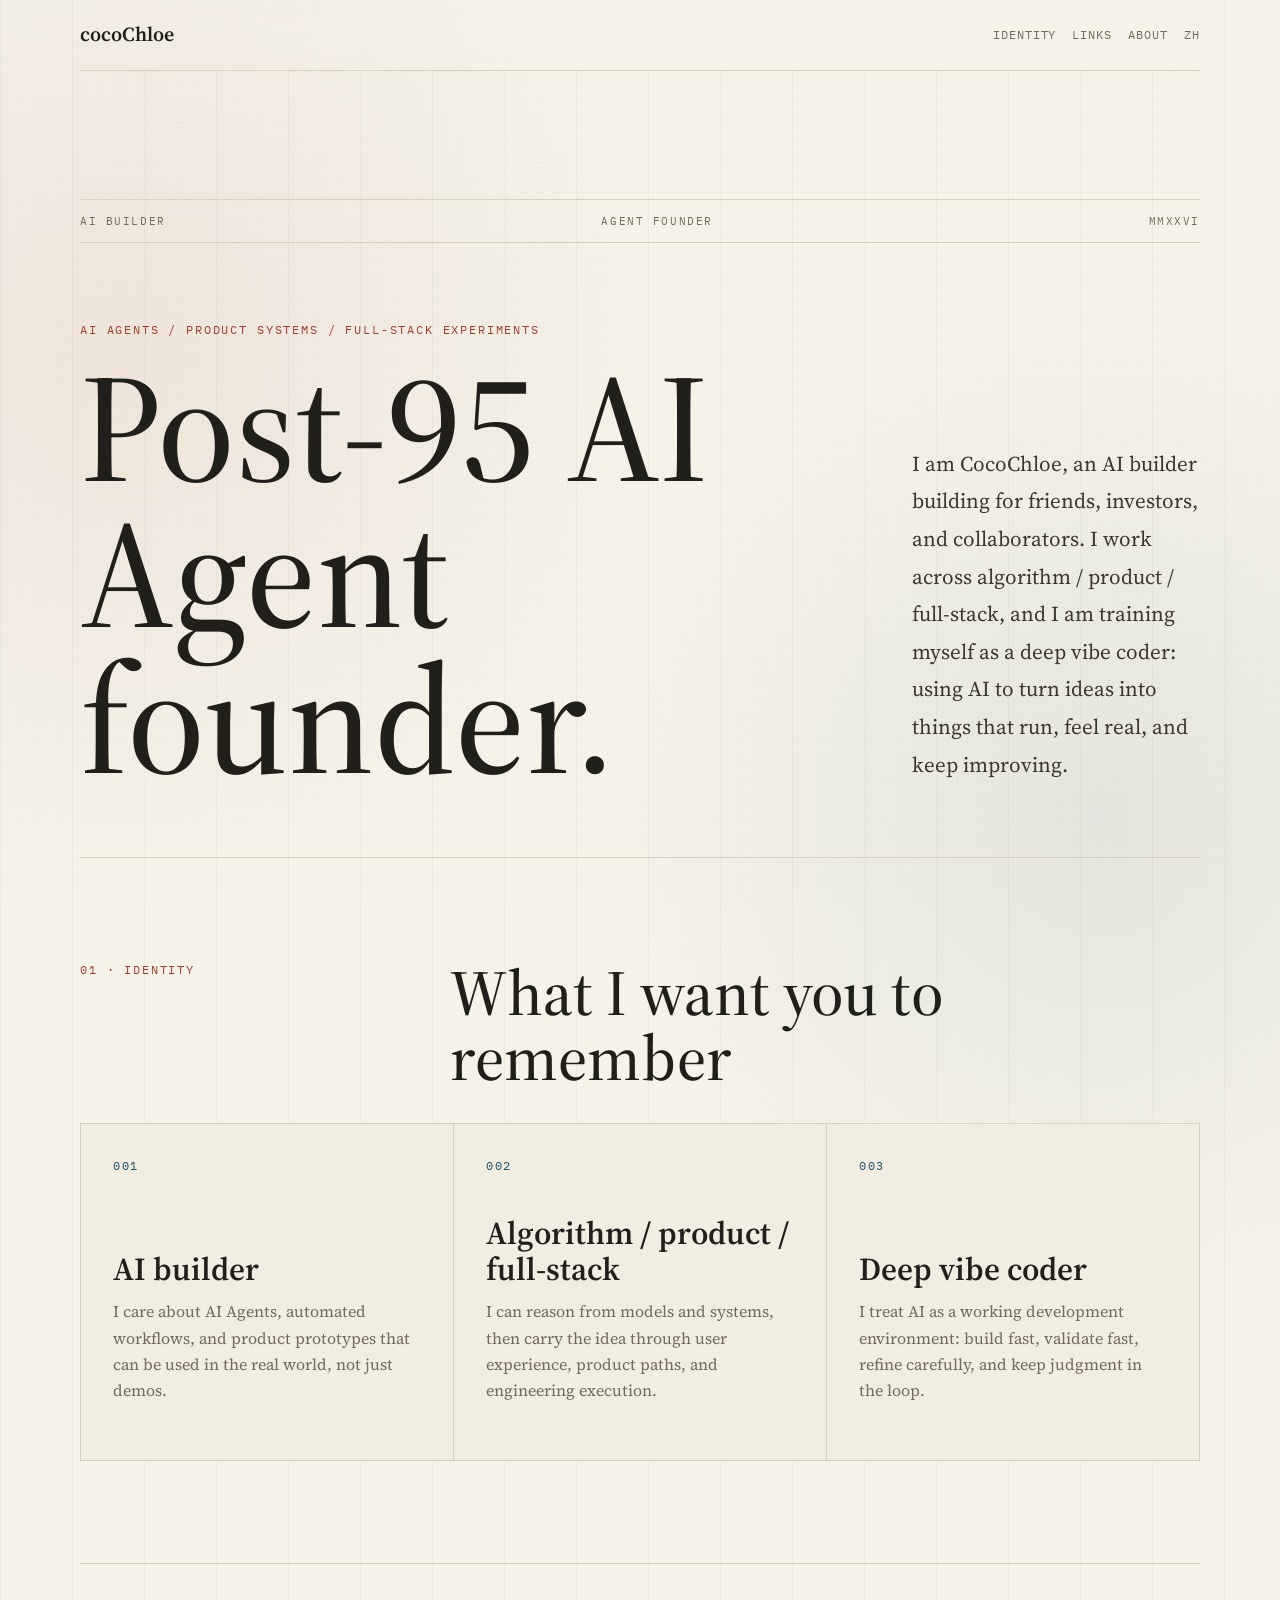
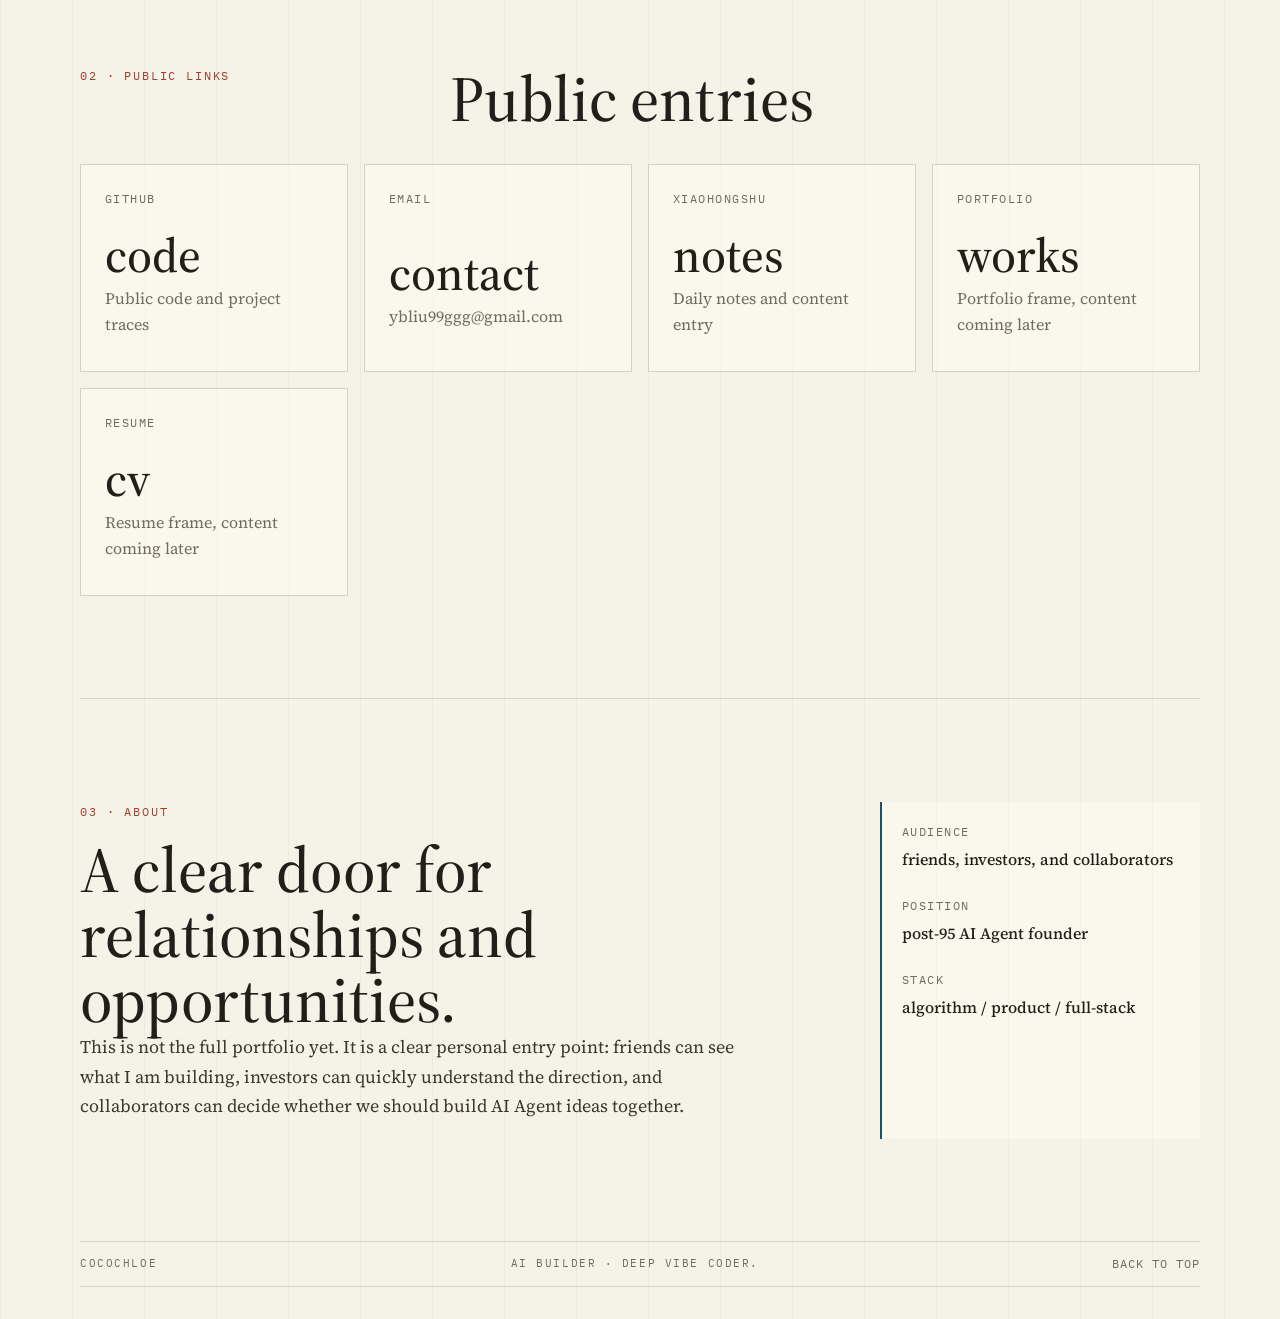
==== en/index.html @ 62ec8e80 "Add bilingual personal site paths" ====
<!doctype html>
<html lang="en">
<head>
  <meta charset="utf-8" />
  <meta name="viewport" content="width=device-width, initial-scale=1" />
  <meta name="description" content="CocoChloe: post-95 AI Agent founder, AI builder, algorithm / product / full-stack, deep vibe coder." />
  <title>cocoChloe · AI builder</title>
  <link rel="preconnect" href="https://fonts.googleapis.com" />
  <link rel="preconnect" href="https://fonts.gstatic.com" crossorigin />
  <link href="https://fonts.googleapis.com/css2?family=IBM+Plex+Mono:wght@400;500&family=Noto+Serif+SC:wght@400;500;600;700&family=Source+Serif+4:opsz,wght@8..60,400;8..60,500;8..60,600&display=swap" rel="stylesheet" />
  <link rel="stylesheet" href="../assets/styles.css" />
</head>
<body>
  <a class="skip-link" href="#main">Skip to content</a>

  <header class="site-header" aria-label="Site header">
    <a class="brand" href="../" aria-label="cocoChloe home">cocoChloe</a>
    <nav class="nav" aria-label="Primary navigation">
      <a href="#identity">Identity</a>
      <a href="#links">Links</a>
      <a href="#about">About</a>
      <a href="../zh/" hreflang="zh-CN">ZH</a>
    </nav>
  </header>

  <main id="main">
    <section class="hero" aria-labelledby="hero-title">
      <div class="hero__meta">
        <span>AI builder</span>
        <span>Agent founder</span>
        <span>MMXXVI</span>
      </div>
      <div class="hero__grid">
        <div>
          <p class="kicker">AI agents / product systems / full-stack experiments</p>
          <h1 id="hero-title">Post-95 AI Agent founder.</h1>
        </div>
        <p class="hero__lede">
          I am CocoChloe, an AI builder building for friends, investors, and collaborators. I work across algorithm / product / full-stack, and I am training myself as a deep vibe coder: using AI to turn ideas into things that run, feel real, and keep improving.
        </p>
      </div>
    </section>

    <section id="identity" class="section section--ruled" aria-labelledby="identity-title">
      <div class="section__head">
        <p class="eyebrow">01 · Identity</p>
        <h2 id="identity-title">What I want you to remember</h2>
      </div>
      <div class="note-list">
        <article class="note-card">
          <div class="note-card__number">001</div>
          <h3>AI builder</h3>
          <p>I care about AI Agents, automated workflows, and product prototypes that can be used in the real world, not just demos.</p>
        </article>
        <article class="note-card">
          <div class="note-card__number">002</div>
          <h3>Algorithm / product / full-stack</h3>
          <p>I can reason from models and systems, then carry the idea through user experience, product paths, and engineering execution.</p>
        </article>
        <article class="note-card">
          <div class="note-card__number">003</div>
          <h3>Deep vibe coder</h3>
          <p>I treat AI as a working development environment: build fast, validate fast, refine carefully, and keep judgment in the loop.</p>
        </article>
      </div>
    </section>

    <section id="links" class="section" aria-labelledby="links-title">
      <div class="section__head">
        <p class="eyebrow">02 · Public links</p>
        <h2 id="links-title">Public entries</h2>
      </div>
      <div class="link-grid">
        <a class="project-link" href="https://github.com/Chloe-YibaiLiu" target="_blank" rel="noreferrer">
          <span>GitHub</span>
          <strong>code</strong>
          <em>Public code and project traces</em>
        </a>
        <a class="project-link" href="mailto:ybliu99ggg@gmail.com">
          <span>Email</span>
          <strong>contact</strong>
          <em>ybliu99ggg@gmail.com</em>
        </a>
        <a class="project-link" href="https://xhslink.com/m/1GRKg26YODu" target="_blank" rel="noreferrer">
          <span>Xiaohongshu</span>
          <strong>notes</strong>
          <em>Daily notes and content entry</em>
        </a>
        <a class="project-link" href="../portfolio/">
          <span>Portfolio</span>
          <strong>works</strong>
          <em>Portfolio frame, content coming later</em>
        </a>
        <a class="project-link" href="../resume/">
          <span>Resume</span>
          <strong>cv</strong>
          <em>Resume frame, content coming later</em>
        </a>
      </div>
    </section>

    <section id="about" class="section section--about" aria-labelledby="about-title">
      <div class="about-copy">
        <p class="eyebrow">03 · About</p>
        <h2 id="about-title">A clear door for relationships and opportunities.</h2>
        <p>
          This is not the full portfolio yet. It is a clear personal entry point: friends can see what I am building, investors can quickly understand the direction, and collaborators can decide whether we should build AI Agent ideas together.
        </p>
      </div>
      <aside class="colophon" aria-label="Positioning details">
        <span>Audience</span>
        <strong>friends, investors, and collaborators</strong>
        <span>Position</span>
        <strong>post-95 AI Agent founder</strong>
        <span>Stack</span>
        <strong>algorithm / product / full-stack</strong>
      </aside>
    </section>
  </main>

  <footer class="site-footer">
    <span>cocoChloe</span>
    <span>AI builder · deep vibe coder.</span>
    <a href="#main">Back to top</a>
  </footer>

  <script src="../assets/main.js"></script>
</body>
</html>
---- assets/styles.css ----
:root {
  --paper: #f5f2e8;
  --paper-deep: #ebe5d6;
  --ink: #211f1a;
  --muted: #726b5d;
  --line: #d8d0bf;
  --accent: #9f3f31;
  --accent-cool: #1f4f65;
  --surface: rgba(255, 252, 243, 0.66);
  --shadow: 0 30px 80px rgba(47, 39, 23, 0.08);
  --serif: "Source Serif 4", "Noto Serif SC", Georgia, serif;
  --mono: "IBM Plex Mono", ui-monospace, monospace;
}

* { box-sizing: border-box; }
html { scroll-behavior: smooth; }
body {
  margin: 0;
  min-height: 100vh;
  background:
    linear-gradient(90deg, rgba(33, 31, 26, 0.035) 1px, transparent 1px),
    radial-gradient(circle at 10% 12%, rgba(159, 63, 49, 0.08), transparent 32rem),
    radial-gradient(circle at 86% 28%, rgba(31, 79, 101, 0.08), transparent 30rem),
    var(--paper);
  background-size: 72px 72px, auto, auto, auto;
  color: var(--ink);
  font-family: var(--serif);
  line-height: 1.65;
  text-rendering: optimizeLegibility;
  -webkit-font-smoothing: antialiased;
}

body::before {
  content: "";
  position: fixed;
  inset: 0;
  pointer-events: none;
  opacity: 0.36;
  background-image: radial-gradient(rgba(33, 31, 26, 0.12) 0.6px, transparent 0.6px);
  background-size: 5px 5px;
  mix-blend-mode: multiply;
}

a { color: inherit; }
.skip-link {
  position: absolute;
  left: 1rem;
  top: -4rem;
  z-index: 10;
  background: var(--ink);
  color: var(--paper);
  padding: 0.55rem 0.8rem;
  text-decoration: none;
}
.skip-link:focus { top: 1rem; }

.site-header,
.site-footer,
main {
  width: min(1120px, calc(100% - 40px));
  margin: 0 auto;
}
.site-header {
  position: sticky;
  top: 0;
  z-index: 5;
  display: flex;
  align-items: center;
  justify-content: space-between;
  gap: 1rem;
  padding: 1.15rem 0;
  border-bottom: 1px solid var(--line);
  backdrop-filter: blur(18px);
}
.brand {
  font-size: 1.25rem;
  font-weight: 600;
  text-decoration: none;
  letter-spacing: 0;
}
.nav { display: flex; align-items: center; gap: 1rem; }
.nav a,
.site-footer a {
  color: var(--muted);
  font-family: var(--mono);
  font-size: 0.75rem;
  text-decoration: none;
  text-transform: uppercase;
  letter-spacing: 0.08em;
}
.nav a:hover,
.site-footer a:hover { color: var(--accent); }

.hero { padding: clamp(4rem, 10vw, 8.5rem) 0 4rem; }
.hero__meta,
.site-footer {
  display: flex;
  justify-content: space-between;
  gap: 1rem;
  border-top: 1px solid var(--line);
  border-bottom: 1px solid var(--line);
  padding: 0.75rem 0;
  color: var(--muted);
  font-family: var(--mono);
  font-size: 0.7rem;
  letter-spacing: 0.14em;
  text-transform: uppercase;
}
.hero__grid {
  display: grid;
  grid-template-columns: minmax(0, 1.45fr) minmax(18rem, 0.55fr);
  gap: clamp(2rem, 7vw, 6rem);
  align-items: end;
  padding-top: clamp(2.2rem, 6vw, 5rem);
}
.kicker,
.eyebrow {
  margin: 0 0 1rem;
  color: var(--accent);
  font-family: var(--mono);
  font-size: 0.72rem;
  letter-spacing: 0.16em;
  text-transform: uppercase;
}
h1,
h2,
h3,
p { margin-top: 0; }
h1 {
  max-width: 9.8ch;
  margin-bottom: 0;
  font-size: clamp(3.8rem, 12vw, 9.8rem);
  line-height: 0.95;
  font-weight: 500;
  letter-spacing: 0;
}
.hero__lede {
  margin-bottom: 0.6rem;
  color: #3c372e;
  font-size: clamp(1.08rem, 2vw, 1.32rem);
  line-height: 1.78;
}

.section { padding: clamp(3.5rem, 8vw, 6.5rem) 0; }
.section--ruled { border-top: 1px solid var(--line); border-bottom: 1px solid var(--line); }
.section__head {
  display: grid;
  grid-template-columns: 0.45fr 1fr;
  gap: 2rem;
  align-items: start;
  margin-bottom: 2rem;
}
.section h2 {
  margin: 0;
  font-size: clamp(2.1rem, 5vw, 4.5rem);
  line-height: 1.02;
  font-weight: 500;
}

.note-list {
  display: grid;
  grid-template-columns: repeat(3, 1fr);
  border: 1px solid var(--line);
  background: var(--line);
  gap: 1px;
}
.note-card {
  min-height: 21rem;
  display: flex;
  flex-direction: column;
  padding: clamp(1.35rem, 3vw, 2rem);
  background: var(--surface);
}
.note-card__number {
  color: var(--accent-cool);
  font-family: var(--mono);
  font-size: 0.72rem;
  letter-spacing: 0.14em;
  margin-bottom: auto;
}
.note-card h3 {
  margin: 2.5rem 0 0.65rem;
  font-size: clamp(1.45rem, 2.5vw, 2rem);
  line-height: 1.12;
  font-weight: 600;
}
.note-card p { color: var(--muted); margin-bottom: 1.5rem; }
.note-card a {
  width: fit-content;
  color: var(--accent);
  font-family: var(--mono);
  font-size: 0.72rem;
  letter-spacing: 0.12em;
  text-transform: uppercase;
  text-decoration-thickness: 1px;
  text-underline-offset: 0.35em;
}

.project-grid,
.link-grid {
  display: grid;
  grid-template-columns: repeat(2, 1fr);
  gap: 1rem;
}
.link-grid {
  grid-template-columns: repeat(auto-fit, minmax(15rem, 1fr));
}
.project-link {
  display: grid;
  gap: 0.35rem;
  min-height: 13rem;
  padding: 1.5rem;
  border: 1px solid var(--line);
  background: rgba(255, 252, 243, 0.48);
  text-decoration: none;
  transition: transform 180ms ease, box-shadow 180ms ease, border-color 180ms ease;
}
.project-link:hover {
  transform: translateY(-3px);
  border-color: rgba(159, 63, 49, 0.42);
  box-shadow: var(--shadow);
}
.project-link span,
.colophon span {
  color: var(--muted);
  font-family: var(--mono);
  font-size: 0.72rem;
  letter-spacing: 0.13em;
  text-transform: uppercase;
}
.project-link strong {
  align-self: end;
  font-size: clamp(1.8rem, 4vw, 3rem);
  line-height: 1;
  font-weight: 500;
}
.project-link em { color: var(--muted); font-style: normal; }

.section--about {
  display: grid;
  grid-template-columns: 1fr 20rem;
  gap: clamp(2rem, 8vw, 6rem);
  border-top: 1px solid var(--line);
}
.about-copy p:not(.eyebrow) {
  max-width: 42rem;
  color: #3c372e;
  font-size: 1.12rem;
}
.colophon {
  display: grid;
  align-content: start;
  grid-template-columns: 1fr;
  gap: 0.35rem;
  padding: 1.25rem;
  border-left: 2px solid var(--accent-cool);
  background: rgba(255, 252, 243, 0.42);
}
.colophon strong { margin-bottom: 1.1rem; font-weight: 500; }

.site-footer { margin-bottom: 2rem; }

@media (max-width: 820px) {
  .site-header,
  .site-footer,
  main { width: min(100% - 28px, 1120px); }
  .site-header { align-items: flex-start; }
  .nav { gap: 0.7rem; flex-wrap: wrap; justify-content: flex-end; }
  .hero__meta,
  .site-footer { flex-direction: column; gap: 0.35rem; }
  .hero__grid,
  .section__head,
  .section--about,
  .project-grid,
  .link-grid,
  .note-list { grid-template-columns: 1fr; }
  .note-card { min-height: 15rem; }
  .section { padding: 3.5rem 0; }
}


.language-gate {
  width: min(1120px, calc(100% - 40px));
  min-height: 100vh;
  margin: 0 auto;
  padding: clamp(2rem, 5vw, 4rem) 0;
  display: grid;
  align-content: center;
  gap: clamp(2.5rem, 7vw, 5rem);
}
.language-gate__content {
  max-width: 860px;
}
.language-gate h1 {
  max-width: none;
  font-size: clamp(4.5rem, 14vw, 10rem);
}
.language-options {
  display: grid;
  grid-template-columns: repeat(2, 1fr);
  gap: 1rem;
  margin-top: clamp(2rem, 5vw, 3.5rem);
}
.lang-card {
  display: grid;
  gap: 0.45rem;
  min-height: 12rem;
  padding: clamp(1.25rem, 3vw, 2rem);
  border: 1px solid var(--line);
  background: rgba(255, 252, 243, 0.56);
  text-decoration: none;
  transition: transform 180ms ease, box-shadow 180ms ease, border-color 180ms ease;
}
.lang-card:hover {
  transform: translateY(-3px);
  border-color: rgba(159, 63, 49, 0.42);
  box-shadow: var(--shadow);
}
.lang-card span {
  color: var(--accent);
  font-family: var(--mono);
  font-size: 0.72rem;
  letter-spacing: 0.14em;
  text-transform: uppercase;
}
.lang-card strong {
  align-self: end;
  font-size: clamp(1.8rem, 4vw, 3rem);
  line-height: 1;
  font-weight: 500;
}
.lang-card em {
  color: var(--muted);
  font-style: normal;
}

@media (max-width: 820px) {
  .language-gate { width: min(100% - 28px, 1120px); }
  .language-options { grid-template-columns: 1fr; }
}
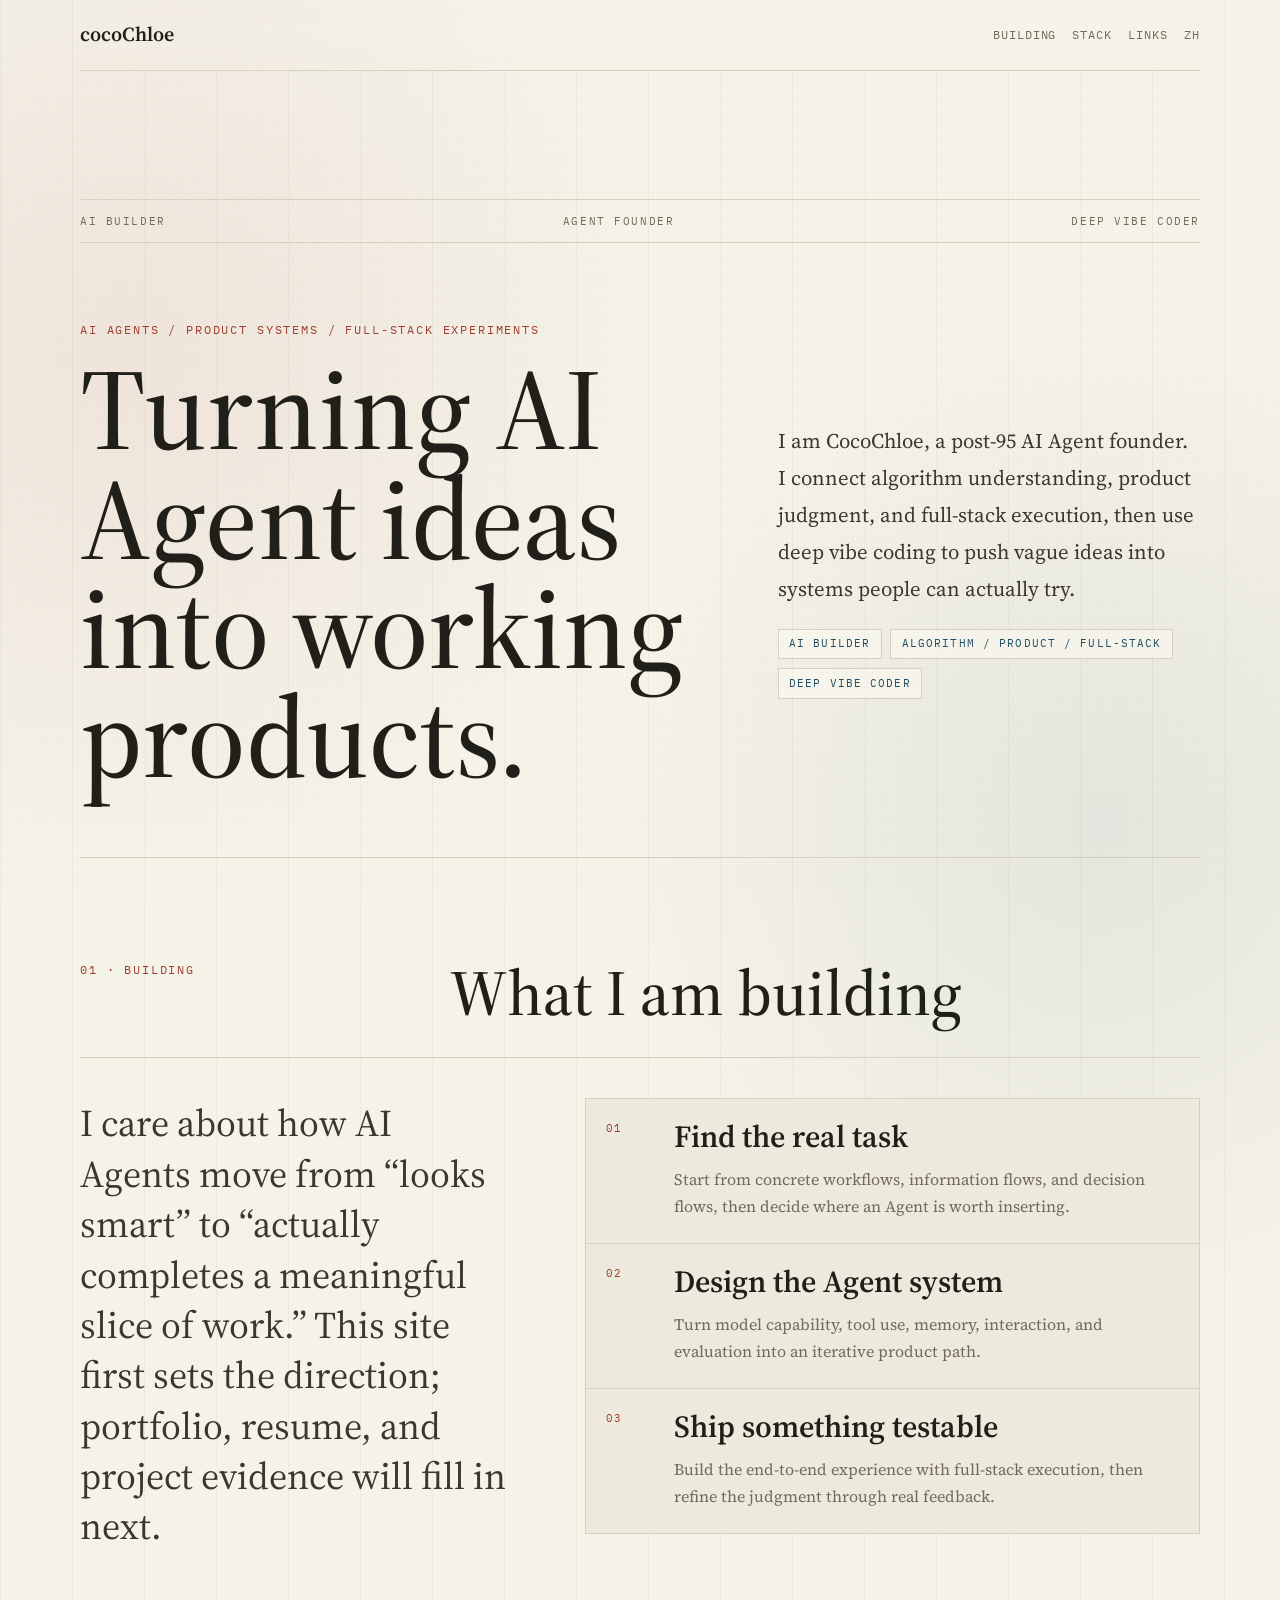
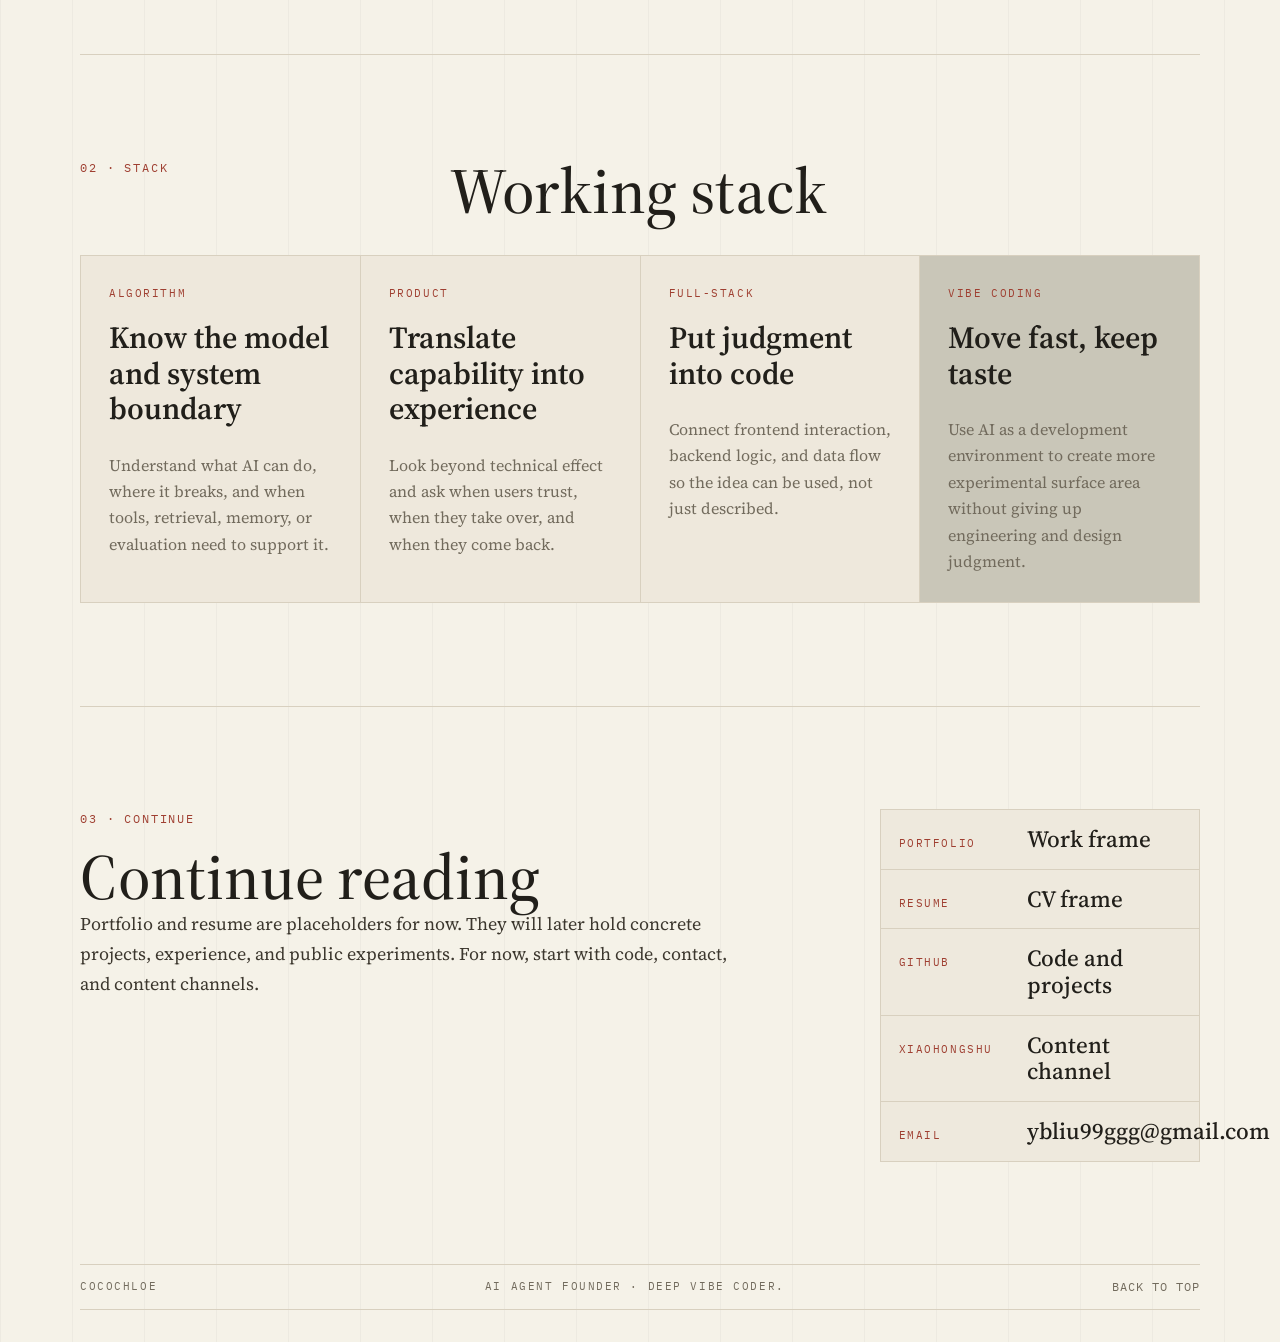
==== commit 151e1bc0: "Refine bilingual homepage narrative" ====
--- a/en/index.html
+++ b/en/index.html
@@ -16,9 +16,9 @@
   <header class="site-header" aria-label="Site header">
     <a class="brand" href="../" aria-label="cocoChloe home">cocoChloe</a>
     <nav class="nav" aria-label="Primary navigation">
-      <a href="#identity">Identity</a>
+      <a href="#building">Building</a>
+      <a href="#stack">Stack</a>
       <a href="#links">Links</a>
-      <a href="#about">About</a>
       <a href="../zh/" hreflang="zh-CN">ZH</a>
     </nav>
   </header>
@@ -28,99 +28,105 @@
       <div class="hero__meta">
         <span>AI builder</span>
         <span>Agent founder</span>
-        <span>MMXXVI</span>
+        <span>Deep vibe coder</span>
       </div>
-      <div class="hero__grid">
+      <div class="hero__grid hero__grid--balanced">
         <div>
           <p class="kicker">AI agents / product systems / full-stack experiments</p>
-          <h1 id="hero-title">Post-95 AI Agent founder.</h1>
+          <h1 id="hero-title">Turning AI Agent ideas into working products.</h1>
         </div>
-        <p class="hero__lede">
-          I am CocoChloe, an AI builder building for friends, investors, and collaborators. I work across algorithm / product / full-stack, and I am training myself as a deep vibe coder: using AI to turn ideas into things that run, feel real, and keep improving.
-        </p>
+        <div class="hero-brief">
+          <p>
+            I am CocoChloe, a post-95 AI Agent founder. I connect algorithm understanding, product judgment, and full-stack execution, then use deep vibe coding to push vague ideas into systems people can actually try.
+          </p>
+          <div class="signal-list" aria-label="Core signals">
+            <span>AI builder</span>
+            <span>algorithm / product / full-stack</span>
+            <span>deep vibe coder</span>
+          </div>
+        </div>
       </div>
     </section>
 
-    <section id="identity" class="section section--ruled" aria-labelledby="identity-title">
+    <section id="building" class="section section--ruled" aria-labelledby="building-title">
       <div class="section__head">
-        <p class="eyebrow">01 · Identity</p>
-        <h2 id="identity-title">What I want you to remember</h2>
+        <p class="eyebrow">01 · Building</p>
+        <h2 id="building-title">What I am building</h2>
       </div>
-      <div class="note-list">
-        <article class="note-card">
-          <div class="note-card__number">001</div>
-          <h3>AI builder</h3>
-          <p>I care about AI Agents, automated workflows, and product prototypes that can be used in the real world, not just demos.</p>
+      <div class="narrative-panel">
+        <p class="narrative-lede">
+          I care about how AI Agents move from “looks smart” to “actually completes a meaningful slice of work.” This site first sets the direction; portfolio, resume, and project evidence will fill in next.
+        </p>
+        <div class="path-list">
+          <article>
+            <span>01</span>
+            <h3>Find the real task</h3>
+            <p>Start from concrete workflows, information flows, and decision flows, then decide where an Agent is worth inserting.</p>
+          </article>
+          <article>
+            <span>02</span>
+            <h3>Design the Agent system</h3>
+            <p>Turn model capability, tool use, memory, interaction, and evaluation into an iterative product path.</p>
+          </article>
+          <article>
+            <span>03</span>
+            <h3>Ship something testable</h3>
+            <p>Build the end-to-end experience with full-stack execution, then refine the judgment through real feedback.</p>
+          </article>
+        </div>
+      </div>
+    </section>
+
+    <section id="stack" class="section" aria-labelledby="stack-title">
+      <div class="section__head">
+        <p class="eyebrow">02 · Stack</p>
+        <h2 id="stack-title">Working stack</h2>
+      </div>
+      <div class="capability-grid">
+        <article class="capability-card">
+          <span>Algorithm</span>
+          <h3>Know the model and system boundary</h3>
+          <p>Understand what AI can do, where it breaks, and when tools, retrieval, memory, or evaluation need to support it.</p>
         </article>
-        <article class="note-card">
-          <div class="note-card__number">002</div>
-          <h3>Algorithm / product / full-stack</h3>
-          <p>I can reason from models and systems, then carry the idea through user experience, product paths, and engineering execution.</p>
+        <article class="capability-card">
+          <span>Product</span>
+          <h3>Translate capability into experience</h3>
+          <p>Look beyond technical effect and ask when users trust, when they take over, and when they come back.</p>
         </article>
-        <article class="note-card">
-          <div class="note-card__number">003</div>
-          <h3>Deep vibe coder</h3>
-          <p>I treat AI as a working development environment: build fast, validate fast, refine carefully, and keep judgment in the loop.</p>
+        <article class="capability-card">
+          <span>Full-stack</span>
+          <h3>Put judgment into code</h3>
+          <p>Connect frontend interaction, backend logic, and data flow so the idea can be used, not just described.</p>
+        </article>
+        <article class="capability-card capability-card--accent">
+          <span>Vibe coding</span>
+          <h3>Move fast, keep taste</h3>
+          <p>Use AI as a development environment to create more experimental surface area without giving up engineering and design judgment.</p>
         </article>
       </div>
     </section>
 
-    <section id="links" class="section" aria-labelledby="links-title">
-      <div class="section__head">
-        <p class="eyebrow">02 · Public links</p>
-        <h2 id="links-title">Public entries</h2>
-      </div>
-      <div class="link-grid">
-        <a class="project-link" href="https://github.com/Chloe-YibaiLiu" target="_blank" rel="noreferrer">
-          <span>GitHub</span>
-          <strong>code</strong>
-          <em>Public code and project traces</em>
-        </a>
-        <a class="project-link" href="mailto:ybliu99ggg@gmail.com">
-          <span>Email</span>
-          <strong>contact</strong>
-          <em>ybliu99ggg@gmail.com</em>
-        </a>
-        <a class="project-link" href="https://xhslink.com/m/1GRKg26YODu" target="_blank" rel="noreferrer">
-          <span>Xiaohongshu</span>
-          <strong>notes</strong>
-          <em>Daily notes and content entry</em>
-        </a>
-        <a class="project-link" href="../portfolio/">
-          <span>Portfolio</span>
-          <strong>works</strong>
-          <em>Portfolio frame, content coming later</em>
-        </a>
-        <a class="project-link" href="../resume/">
-          <span>Resume</span>
-          <strong>cv</strong>
-          <em>Resume frame, content coming later</em>
-        </a>
-      </div>
-    </section>
-
-    <section id="about" class="section section--about" aria-labelledby="about-title">
+    <section id="links" class="section section--about" aria-labelledby="links-title">
       <div class="about-copy">
-        <p class="eyebrow">03 · About</p>
-        <h2 id="about-title">A clear door for relationships and opportunities.</h2>
+        <p class="eyebrow">03 · Continue</p>
+        <h2 id="links-title">Continue reading</h2>
         <p>
-          This is not the full portfolio yet. It is a clear personal entry point: friends can see what I am building, investors can quickly understand the direction, and collaborators can decide whether we should build AI Agent ideas together.
+          Portfolio and resume are placeholders for now. They will later hold concrete projects, experience, and public experiments. For now, start with code, contact, and content channels.
         </p>
       </div>
-      <aside class="colophon" aria-label="Positioning details">
-        <span>Audience</span>
-        <strong>friends, investors, and collaborators</strong>
-        <span>Position</span>
-        <strong>post-95 AI Agent founder</strong>
-        <span>Stack</span>
-        <strong>algorithm / product / full-stack</strong>
-      </aside>
+      <div class="entry-list" aria-label="Public entries">
+        <a href="../portfolio/"><span>Portfolio</span><strong>Work frame</strong></a>
+        <a href="../resume/"><span>Resume</span><strong>CV frame</strong></a>
+        <a href="https://github.com/Chloe-YibaiLiu" target="_blank" rel="noreferrer"><span>GitHub</span><strong>Code and projects</strong></a>
+        <a href="https://xhslink.com/m/1GRKg26YODu" target="_blank" rel="noreferrer"><span>Xiaohongshu</span><strong>Content channel</strong></a>
+        <a href="mailto:ybliu99ggg@gmail.com"><span>Email</span><strong>ybliu99ggg@gmail.com</strong></a>
+      </div>
     </section>
   </main>
 
   <footer class="site-footer">
     <span>cocoChloe</span>
-    <span>AI builder · deep vibe coder.</span>
+    <span>AI Agent founder · deep vibe coder.</span>
     <a href="#main">Back to top</a>
   </footer>
 
--- a/assets/styles.css
+++ b/assets/styles.css
@@ -258,6 +258,146 @@
 }
 .colophon strong { margin-bottom: 1.1rem; font-weight: 500; }
 
+
+
+.hero__grid--balanced {
+  grid-template-columns: minmax(0, 1.18fr) minmax(19rem, 0.82fr);
+  align-items: center;
+}
+.hero__grid--balanced h1 {
+  max-width: 11ch;
+  font-size: clamp(3.35rem, 9vw, 7.8rem);
+}
+.hero-brief {
+  display: grid;
+  gap: 1.35rem;
+  padding-top: 0.5rem;
+}
+.hero-brief p {
+  margin: 0;
+  color: #3c372e;
+  font-size: clamp(1.08rem, 2vw, 1.3rem);
+  line-height: 1.78;
+}
+.signal-list {
+  display: flex;
+  flex-wrap: wrap;
+  gap: 0.55rem;
+}
+.signal-list span {
+  border: 1px solid var(--line);
+  background: rgba(255, 252, 243, 0.54);
+  color: var(--accent-cool);
+  font-family: var(--mono);
+  font-size: 0.7rem;
+  letter-spacing: 0.1em;
+  line-height: 1;
+  padding: 0.55rem 0.65rem;
+  text-transform: uppercase;
+}
+.narrative-panel {
+  display: grid;
+  grid-template-columns: minmax(0, 0.82fr) minmax(0, 1.18fr);
+  gap: clamp(2rem, 6vw, 5rem);
+  align-items: start;
+  border-top: 1px solid var(--line);
+  padding-top: clamp(1.5rem, 4vw, 2.5rem);
+}
+.narrative-lede {
+  color: #3c372e;
+  font-size: clamp(1.35rem, 3.1vw, 2.35rem);
+  line-height: 1.34;
+  margin: 0;
+}
+.path-list {
+  display: grid;
+  border: 1px solid var(--line);
+  background: var(--line);
+  gap: 1px;
+}
+.path-list article {
+  display: grid;
+  grid-template-columns: 3rem 1fr;
+  column-gap: 1.25rem;
+  align-items: start;
+  min-height: 9rem;
+  padding: 1.25rem;
+  background: rgba(255, 252, 243, 0.58);
+}
+.path-list span,
+.capability-card span,
+.entry-list span {
+  color: var(--accent);
+  font-family: var(--mono);
+  font-size: 0.7rem;
+  letter-spacing: 0.14em;
+  text-transform: uppercase;
+}
+.path-list h3,
+.capability-card h3 {
+  margin: 0 0 0.45rem;
+  font-size: clamp(1.35rem, 2.4vw, 1.95rem);
+  line-height: 1.16;
+  font-weight: 600;
+}
+.path-list p,
+.capability-card p {
+  margin: 0;
+  color: var(--muted);
+}
+
+.path-list article > span {
+  grid-row: 1 / span 2;
+}
+.path-list article > h3,
+.path-list article > p {
+  grid-column: 2;
+}
+.capability-grid {
+  display: grid;
+  grid-template-columns: repeat(4, minmax(0, 1fr));
+  border: 1px solid var(--line);
+  background: var(--line);
+  gap: 1px;
+}
+.capability-card {
+  display: grid;
+  align-content: start;
+  gap: 1.1rem;
+  min-height: 18rem;
+  padding: clamp(1.25rem, 2.5vw, 1.75rem);
+  background: rgba(255, 252, 243, 0.56);
+}
+.capability-card--accent {
+  background: rgba(31, 79, 101, 0.08);
+}
+.entry-list {
+  display: grid;
+  gap: 1px;
+  align-content: start;
+  border: 1px solid var(--line);
+  background: var(--line);
+}
+.entry-list a {
+  display: grid;
+  grid-template-columns: minmax(7rem, 0.35fr) minmax(0, 1fr);
+  gap: 1rem;
+  align-items: baseline;
+  padding: 1rem 1.1rem;
+  background: rgba(255, 252, 243, 0.58);
+  text-decoration: none;
+  transition: background 180ms ease, color 180ms ease;
+}
+.entry-list a:hover {
+  background: rgba(255, 252, 243, 0.86);
+  color: var(--accent);
+}
+.entry-list strong {
+  font-size: clamp(1.05rem, 2.2vw, 1.45rem);
+  font-weight: 500;
+  line-height: 1.15;
+}
+
 .site-footer { margin-bottom: 2rem; }
 
 @media (max-width: 820px) {
@@ -269,12 +409,21 @@
   .hero__meta,
   .site-footer { flex-direction: column; gap: 0.35rem; }
   .hero__grid,
+  .hero__grid--balanced,
   .section__head,
   .section--about,
   .project-grid,
   .link-grid,
-  .note-list { grid-template-columns: 1fr; }
+  .note-list,
+  .narrative-panel,
+  .capability-grid { grid-template-columns: 1fr; }
+  .path-list article,
+  .entry-list a { grid-template-columns: 1fr; }
+  .path-list article > span,
+  .path-list article > h3,
+  .path-list article > p { grid-column: 1; grid-row: auto; }
   .note-card { min-height: 15rem; }
+  .hero__grid--balanced h1 { font-size: clamp(3.1rem, 16vw, 5.8rem); }
   .section { padding: 3.5rem 0; }
 }
 
